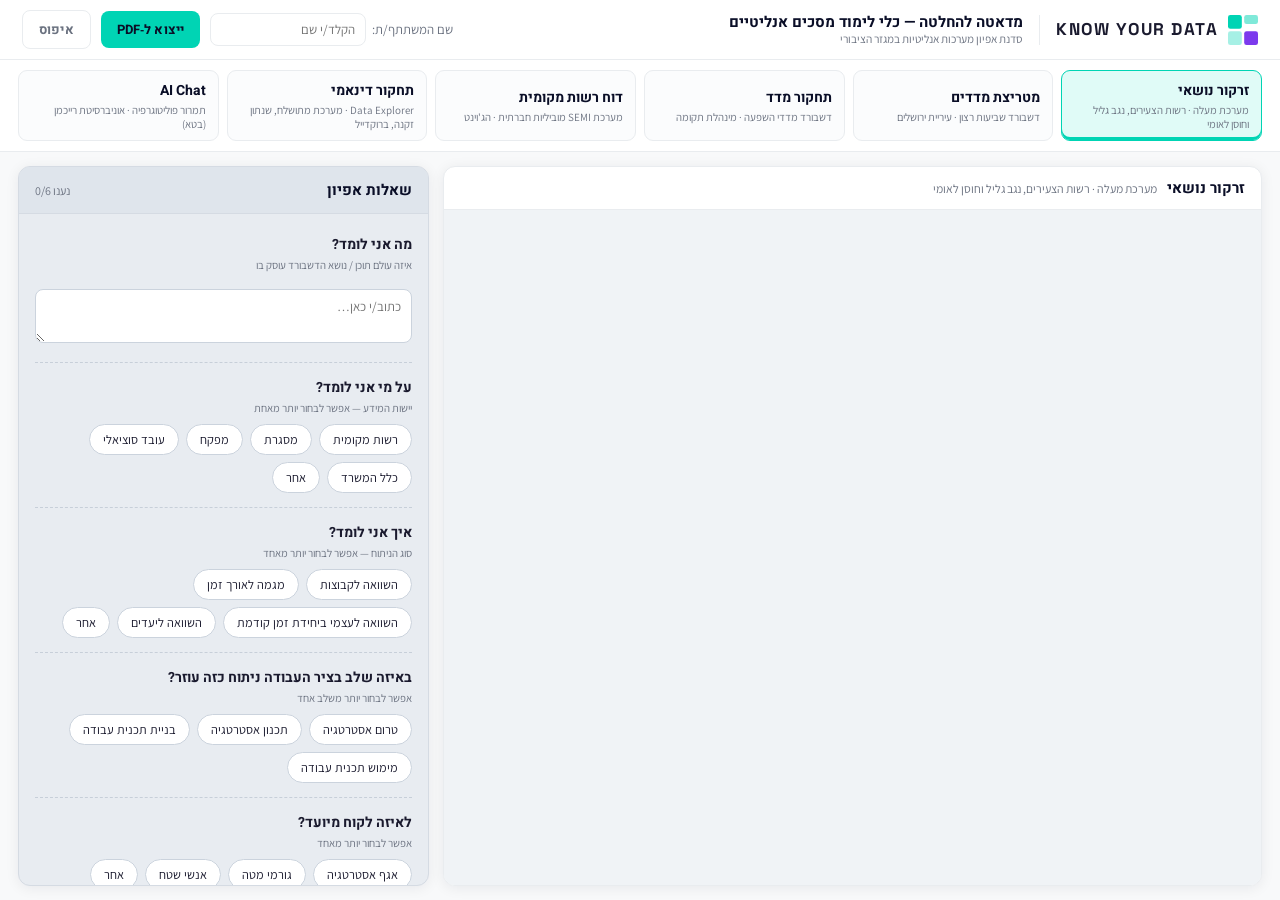
==== analytics-screens-workshop.html @ 6c85f264 "Initial commit: KYD workshop tool Co-Authored-By: Claude Opus 4.8 (1M context) <noreply@anthropic.co" ====
<!DOCTYPE html>
<html lang="he" dir="rtl">
<head>
<meta charset="UTF-8">
<meta name="viewport" content="width=device-width, initial-scale=1.0">
<title>מדאטה להחלטה — כלי לימוד מסכים אנליטיים | Know Your Data</title>
<link rel="preconnect" href="https://fonts.googleapis.com">
<link rel="preconnect" href="https://fonts.gstatic.com" crossorigin>
<link href="https://fonts.googleapis.com/css2?family=Heebo:wght@400;500;600;700;800&family=Assistant:wght@400;500;600;700&family=Space+Grotesk:wght@600;700&display=swap" rel="stylesheet">
<style>
  :root{
    /* KYD brand tokens */
    --navy:#0A0E27;
    --navy-2:#141832;
    --teal:#00D4B4;
    --teal-mid:#00A896;
    --teal-soft:#E0FBF7;
    --violet:#7C3AED;
    --violet-soft:#EDE9FE;
    --accent:#00D4B4;
    --bg:#F8F9FA;
    --panel:#FFFFFF;
    --line:#E9ECEF;
    --text:#1A1A2E;
    --muted:#6B7280;
    --chip:#F1F3F5;
    --chip-on:#00D4B4;
    --shadow:0 2px 14px rgba(10,14,39,.07);
    --font-head:'Heebo','Assistant',sans-serif;
    --font-body:'Assistant','Heebo',Arial,sans-serif;
  }
  *{box-sizing:border-box;}
  html,body{height:100%;}
  body{
    margin:0;
    font-family:var(--font-body);
    background:var(--bg);
    color:var(--text);
    display:flex;
    flex-direction:column;
    height:100vh;
    overflow:hidden;
  }

  /* ===== Header ===== */
  header.app{
    background:var(--panel);
    color:var(--text);
    padding:10px 22px;
    display:flex;
    align-items:center;
    justify-content:space-between;
    gap:18px;
    flex:0 0 auto;
    border-bottom:1px solid var(--line);
  }
  header.app .brand{display:flex;align-items:center;gap:16px;}
  header.app .brand .kyd-mark{display:flex;align-items:center;gap:10px;flex:0 0 auto;}
  header.app .brand .kyd-icon{width:30px;height:30px;flex:0 0 auto;display:block;}
  header.app .brand .kyd-word{
    font-family:'Space Grotesk','Heebo',sans-serif;font-weight:700;
    font-size:17px;letter-spacing:1.5px;color:#1A1A2E;white-space:nowrap;line-height:1;
  }
  header.app .brand .divider{width:1px;height:30px;background:var(--line);flex:0 0 auto;}
  header.app .brand .titles{display:flex;flex-direction:column;line-height:1.18;}
  header.app .brand .t1{font-family:var(--font-head);font-size:15px;font-weight:700;color:var(--navy);}
  header.app .brand .t2{font-size:11.5px;color:var(--muted);}
  header.app .actions{display:flex;align-items:center;gap:10px;}
  header.app .name-wrap{display:flex;align-items:center;gap:6px;font-size:13px;color:var(--muted);}
  header.app input[type=text]{
    border:1.5px solid var(--line);border-radius:8px;padding:7px 10px;font-size:13px;
    font-family:inherit;min-width:150px;background:var(--panel);color:var(--text);
  }
  header.app input[type=text]:focus{outline:none;border-color:var(--teal);box-shadow:0 0 0 3px rgba(0,212,180,.12);}
  .btn{
    border:none;border-radius:8px;padding:9px 16px;font-size:13px;font-weight:700;
    cursor:pointer;font-family:var(--font-head);transition:.15s;letter-spacing:.01em;
  }
  .btn-pdf{background:var(--teal);color:var(--navy);}
  .btn-pdf:hover{background:var(--teal-mid);}
  .btn-reset{background:transparent;color:var(--muted);border:1.5px solid var(--line);}
  .btn-reset:hover{border-color:var(--navy);color:var(--navy);}

  /* ===== Tool tabs ===== */
  nav.tools{
    flex:0 0 auto;
    display:flex;
    gap:8px;
    padding:10px 18px;
    background:var(--panel);
    border-bottom:1px solid var(--line);
    overflow-x:auto;
  }
  nav.tools button{
    flex:1 1 0;
    min-width:140px;
    text-align:right;
    border:1px solid var(--line);
    background:#fbfcfd;
    border-radius:9px;
    padding:9px 12px;
    cursor:pointer;
    font-family:inherit;
    transition:.15s;
    position:relative;
  }
  nav.tools button .nm{display:block;font-family:var(--font-head);font-size:14px;font-weight:700;color:var(--navy);}
  nav.tools button .sb{display:block;font-size:11px;color:var(--muted);margin-top:2px;}
  nav.tools button:hover{border-color:var(--teal);}
  nav.tools button.active{
    background:var(--teal-soft);
    border-color:var(--teal);
    box-shadow:inset 0 -3px 0 var(--teal);
  }
  nav.tools button .dot{
    position:absolute;top:8px;left:8px;width:8px;height:8px;border-radius:50%;
    background:var(--violet);display:none;
  }
  nav.tools button.answered .dot{display:block;}

  /* ===== Main ===== */
  main{
    flex:1 1 auto;
    display:flex;
    gap:14px;
    padding:14px 18px;
    overflow:hidden;
  }
  /* dashboard pane (RTL: appears on the right, 2/3) */
  .dash{
    flex:2 1 0;
    background:var(--panel);
    border:1px solid var(--line);
    border-radius:12px;
    box-shadow:var(--shadow);
    display:flex;
    flex-direction:column;
    overflow:hidden;
    min-width:0;
  }
  .dash .dash-head{
    padding:10px 16px;
    border-bottom:1px solid var(--line);
    display:flex;align-items:baseline;gap:10px;flex-wrap:wrap;
  }
  .dash .dash-head .title{font-family:var(--font-head);font-size:15px;font-weight:700;color:var(--navy);}
  .dash .dash-head .src{font-size:12px;color:var(--muted);}
  .dash .frame-wrap{flex:1 1 auto;position:relative;background:#f0f3f6;min-height:0;}
  .dash iframe{width:100%;height:100%;border:0;display:block;}
  .dash .frame-fallback{
    position:absolute;inset:0;display:none;flex-direction:column;
    align-items:center;justify-content:center;gap:8px;padding:24px;text-align:center;color:var(--muted);
  }

  /* questions pane (RTL: appears on the left, 1/3) */
  .qpanel{
    flex:1 1 0;
    background:#E8ECF1;
    border:1px solid #D5DBE3;
    border-radius:12px;
    box-shadow:var(--shadow);
    display:flex;
    flex-direction:column;
    min-width:300px;
    max-width:430px;
    overflow:hidden;
  }
  .qpanel .qhead{
    padding:12px 16px;border-bottom:1px solid #D5DBE3;background:#DFE5EC;
    display:flex;align-items:center;justify-content:space-between;
  }
  .qpanel .qhead .h{font-family:var(--font-head);font-size:15px;font-weight:700;color:var(--navy);}
  .qpanel .qhead .prog{font-size:12px;color:var(--muted);}
  .qbody{flex:1 1 auto;overflow-y:auto;padding:6px 16px 18px;}

  .q{padding:14px 0;border-bottom:1px dashed #C7CFD9;}
  .q:last-child{border-bottom:none;}
  .q .ql{font-family:var(--font-head);font-size:14px;font-weight:700;color:var(--text);margin-bottom:3px;}
  .q .qhint{font-size:11px;color:var(--muted);margin-bottom:9px;}
  .chips{display:flex;flex-wrap:wrap;gap:7px;}
  .chip{
    border:1px solid #CBD3DD;
    background:#FFFFFF;
    color:var(--text);
    border-radius:18px;
    padding:6px 13px;
    font-size:12.5px;
    cursor:pointer;
    font-family:inherit;
    transition:.12s;
    user-select:none;
  }
  .chip:hover{border-color:var(--teal);}
  .chip.on{background:var(--chip-on);border-color:var(--chip-on);color:var(--navy);font-weight:700;}
  textarea,input.other-in{
    width:100%;border:1px solid #CBD3DD;border-radius:8px;
    padding:8px 10px;font-size:13px;font-family:inherit;resize:vertical;color:var(--text);
    margin-top:8px;background:#FFFFFF;
  }
  textarea{min-height:54px;}
  textarea:focus,input.other-in:focus{outline:none;border-color:var(--teal);box-shadow:0 0 0 3px rgba(0,212,180,.12);}
  .other-in{display:none;}
  .other-in.show{display:block;}

  /* ===== Print summary (PDF) ===== */
  .print-only{display:none;}
  @media print{
    body{height:auto;overflow:visible;display:block;}
    header.app,nav.tools,main{display:none !important;}
    .print-only{display:block;padding:0 8px;}
    .p-cover{margin-bottom:18px;border-bottom:3px solid var(--teal);padding-bottom:12px;}
    .p-cover .p-logo{margin-bottom:12px;}
    .p-cover h1{font-family:var(--font-head);font-size:20px;color:var(--navy);margin:0 0 4px;}
    .p-cover .meta{font-size:13px;color:#333;}
    .p-tool{break-inside:avoid;page-break-inside:avoid;margin:0 0 16px;border:1px solid #ccc;border-radius:8px;padding:12px 14px;}
    .p-tool h2{font-family:var(--font-head);font-size:15px;color:var(--navy);margin:0 0 2px;}
    .p-tool .p-src{font-size:11px;color:#666;margin-bottom:8px;}
    .p-qa{margin:6px 0;font-size:12.5px;}
    .p-qa .pq{font-weight:700;color:#222;}
    .p-qa .pa{color:#333;}
    .p-qa .pa.empty{color:#999;font-style:italic;}
    @page{margin:14mm;}
  }
</style>
</head>
<body>

<header class="app">
  <div class="brand">
    <span class="kyd-mark">
      <svg class="kyd-icon" xmlns="http://www.w3.org/2000/svg" viewBox="0 0 38 38" role="img" aria-label="Know Your Data">
        <rect x="0" y="0" width="17.5" height="17.5" rx="3" fill="#00D4B4"></rect>
        <rect x="20.5" y="0" width="17.5" height="11.4" rx="3" fill="#00D4B4" opacity="0.5"></rect>
        <rect x="0" y="20.5" width="17.5" height="17.5" rx="3" fill="#00D4B4" opacity="0.35"></rect>
        <rect x="20.5" y="20.5" width="17.5" height="17.5" rx="3" fill="#7C3AED"></rect>
      </svg>
      <span class="kyd-word">KNOW YOUR DATA</span>
    </span>
    <span class="divider"></span>
    <span class="titles">
      <span class="t1">מדאטה להחלטה — כלי לימוד מסכים אנליטיים</span>
      <span class="t2">סדנת אפיון מערכות אנליטיות במגזר הציבורי</span>
    </span>
  </div>
  <div class="actions">
    <label class="name-wrap">שם המשתתף/ת:
      <input type="text" id="participant" placeholder="הקלד/י שם" autocomplete="off">
    </label>
    <button class="btn btn-pdf" id="exportBtn">ייצוא ל‑PDF</button>
    <button class="btn btn-reset" id="resetBtn">איפוס</button>
  </div>
</header>

<nav class="tools" id="toolNav"></nav>

<main>
  <section class="dash">
    <div class="dash-head">
      <span class="title" id="dashTitle"></span>
      <span class="src" id="dashSrc"></span>
    </div>
    <div class="frame-wrap">
      <iframe id="dashFrame" title="dashboard" referrerpolicy="no-referrer-when-downgrade"></iframe>
      <div class="frame-fallback" id="dashFallback">
        <strong>לא ניתן להציג את הכלי כאן.</strong>
        <span>ייתכן שהאתר חוסם הטמעה. נסה/י לרענן את הדף.</span>
      </div>
    </div>
  </section>

  <aside class="qpanel">
    <div class="qhead">
      <span class="h">שאלות אפיון</span>
      <span class="prog" id="prog"></span>
    </div>
    <div class="qbody" id="qbody"></div>
  </aside>
</main>

<div class="print-only" id="printArea"></div>

<script>
/* ============ Tools ============ */
const TOOLS = [
  { id:"spotlight", name:"זרקור נושאי", subtitle:"מערכת מעלה · רשות הצעירים, נגב גליל וחוסן לאומי",
    src:"https://app.powerbi.com/view?r=eyJrIjoiYWM5YzM5MGMtZGRlZi00NGNlLWEwYWMtMTZkMmVhYTRlMzU2IiwidCI6ImZjZGQyYjRlLWQ3ZGQtNGI2ZS05NzhlLWEwN2FjMjQwYjcyZSIsImMiOjl9" },
  { id:"matrix", name:"מטריצת מדדים", subtitle:"דשבורד שביעות רצון · עיריית ירושלים",
    src:"https://app.powerbi.com/view?r=eyJrIjoiMWI0MDE5MTItZjdlYi00OGI3LWI3ODYtNjAyYzQ1NmM4YTNjIiwidCI6ImIzYzdlZDM0LWQxZjAtNDg5Zi05YzllLWE0YmNlYTk0YmJlNCIsImMiOjl9&pageName=ReportSectionc1a98ab090c0a85426f5" },
  { id:"drill", name:"תחקור מדד", subtitle:"דשבורד מדדי השפעה · מינהלת תקומה",
    src:"https://app.powerbi.com/view?r=eyJrIjoiMzMwNzJjNDYtYTdkNi00MWQzLTg3NzEtNzU4NzY0MGUyNmJiIiwidCI6IjczYWY5NzQ1LTFlMWUtNGFkNy05ZTIzLWVhMWYyMzYwMmQ2ZCIsImMiOjl9" },
  { id:"authority", name:"דוח רשות מקומית", subtitle:"מערכת SEMI מוביליות חברתית · הג'וינט",
    src:"https://app.powerbi.com/view?r=eyJrIjoiZjgzMWE3YTgtNDdmZC00MjQ0LTk5NWEtZTJlMzk1YzcwMGE5IiwidCI6ImIzYzdlZDM0LWQxZjAtNDg5Zi05YzllLWE0YmNlYTk0YmJlNCIsImMiOjl9&pageName=ReportSection0bd0c2d5b7885b30dc82" },
  { id:"explorer", name:"תחקור דינאמי", subtitle:"Data Explorer · מערכת מתושלח, שנתון זקנה, ברוקדייל",
    src:"https://app.powerbi.com/view?r=eyJrIjoiNWY1ZDJmYzYtNjY1ZS00NDNkLWEzODEtZWQwZjNlZTNhNzEwIiwidCI6ImIzYzdlZDM0LWQxZjAtNDg5Zi05YzllLWE0YmNlYTk0YmJlNCIsImMiOjl9&pageName=ReportSection783a92444b9df7b24c6d" },
  { id:"aichat", name:"AI Chat", subtitle:"תמרור פוליטוגרפיה · אוניברסיטת רייכמן (בטא)",
    src:"https://orange-stone-08c866c0f.1.azurestaticapps.net/full.html" }
];

/* ============ Questions ============ */
const QUESTIONS = [
  { id:"learn", type:"text", label:"מה אני לומד?",
    hint:"איזה עולם תוכן / נושא הדשבורד עוסק בו" },
  { id:"entity", type:"multi", label:"על מי אני לומד?",
    hint:"יישות המידע — אפשר לבחור יותר מאחת", other:true,
    options:["רשות מקומית","מסגרת","מפקח","עובד סוציאלי","כלל המשרד"] },
  { id:"how", type:"multi", label:"איך אני לומד?",
    hint:"סוג הניתוח — אפשר לבחור יותר מאחד", other:true,
    options:["השוואה לקבוצות","מגמה לאורך זמן","השוואה לעצמי ביחידת זמן קודמת","השוואה ליעדים"] },
  { id:"stage", type:"multi", label:"באיזה שלב בציר העבודה ניתוח כזה עוזר?",
    hint:"אפשר לבחור יותר משלב אחד",
    options:["טרום אסטרטגיה","תכנון אסטרטגיה","בניית תכנית עבודה","מימוש תכנית עבודה"] },
  { id:"client", type:"multi", label:"לאיזה לקוח מיועד?",
    hint:"אפשר לבחור יותר מאחד", other:true,
    options:["אגף אסטרטגיה","גורמי מטה","אנשי שטח"] },
  { id:"action", type:"multi", label:"מה אני עושה עם זה?",
    hint:"הפעולה שהניתוח מאפשר — בחר/י וגם אפשר לפרט", other:true, freeNote:true,
    options:["קבלת החלטת תיעדוף","זיהוי חריגים לטיפול","למידה / חקירת התופעה","השוואת ביצועים","מעקב מול תכנון","דיווח כלפי מעלה / מטה"] }
];

/* ============ State ============ */
const STORAGE_KEY = "kyd_analytics_workshop_v1";
let state = load();
let current = TOOLS[0].id;

function load(){
  try{ const s = JSON.parse(localStorage.getItem(STORAGE_KEY)); if(s) return s; }catch(e){}
  const fresh = { participant:"", answers:{} };
  TOOLS.forEach(t=>{ fresh.answers[t.id] = {}; });
  return fresh;
}
function save(){ try{ localStorage.setItem(STORAGE_KEY, JSON.stringify(state)); }catch(e){} }

function ans(toolId){
  if(!state.answers[toolId]) state.answers[toolId] = {};
  return state.answers[toolId];
}

/* ============ Render: tool nav ============ */
const toolNav = document.getElementById("toolNav");
function isToolAnswered(toolId){
  const a = ans(toolId);
  return QUESTIONS.some(q=>{
    const v = a[q.id];
    if(!v) return false;
    if(q.type==="text") return (v||"").trim()!=="";
    return (v.sel && v.sel.length) || (v.other && v.other.trim()!=="") || (v.note && v.note.trim()!=="");
  });
}
function renderNav(){
  toolNav.innerHTML="";
  TOOLS.forEach(t=>{
    const b=document.createElement("button");
    b.className="tool-btn"+(t.id===current?" active":"")+(isToolAnswered(t.id)?" answered":"");
    b.innerHTML='<span class="dot"></span><span class="nm">'+t.name+'</span><span class="sb">'+t.subtitle+'</span>';
    b.onclick=()=>{ current=t.id; selectTool(); };
    toolNav.appendChild(b);
  });
}

/* ============ Render: dashboard ============ */
const dashFrame=document.getElementById("dashFrame");
const dashFallback=document.getElementById("dashFallback");
const dashTitle=document.getElementById("dashTitle");
const dashSrc=document.getElementById("dashSrc");
function loadDash(t){
  dashTitle.textContent=t.name;
  dashSrc.textContent=t.subtitle;
  dashFallback.style.display="none";
  // NOTE: intentionally NO allowfullscreen -> the Fullscreen API is denied for the embed.
  dashFrame.src=t.src;
}

/* ============ Render: questions ============ */
const qbody=document.getElementById("qbody");
const prog=document.getElementById("prog");

function renderQuestions(){
  const a=ans(current);
  qbody.innerHTML="";
  QUESTIONS.forEach(q=>{
    const wrap=document.createElement("div"); wrap.className="q";
    const lab=document.createElement("div"); lab.className="ql"; lab.textContent=q.label; wrap.appendChild(lab);
    if(q.hint){ const h=document.createElement("div"); h.className="qhint"; h.textContent=q.hint; wrap.appendChild(h); }

    if(q.type==="text"){
      const ta=document.createElement("textarea");
      ta.value=a[q.id]||"";
      ta.placeholder="כתוב/י כאן…";
      ta.oninput=()=>{ a[q.id]=ta.value; save(); renderNav(); updateProg(); };
      wrap.appendChild(ta);
    } else {
      if(!a[q.id]) a[q.id]={sel:[],other:"",note:""};
      const cur=a[q.id];
      const chips=document.createElement("div"); chips.className="chips";
      q.options.forEach(opt=>{
        const c=document.createElement("button");
        c.type="button"; c.className="chip"+(cur.sel.includes(opt)?" on":"");
        c.textContent=opt;
        c.onclick=()=>{
          const i=cur.sel.indexOf(opt);
          if(i>=0) cur.sel.splice(i,1); else cur.sel.push(opt);
          c.classList.toggle("on");
          save(); renderNav(); updateProg();
        };
        chips.appendChild(c);
      });
      // "other" chip
      let otherInput=null;
      if(q.other){
        const oc=document.createElement("button");
        oc.type="button"; oc.className="chip"+((cur.other&&cur.other.trim()!=="")?" on":"");
        oc.textContent="אחר";
        otherInput=document.createElement("input");
        otherInput.type="text"; otherInput.className="other-in"+((cur.other&&cur.other.trim()!=="")?" show":"");
        otherInput.placeholder="פרט/י…"; otherInput.value=cur.other||"";
        oc.onclick=()=>{
          const showing=otherInput.classList.toggle("show");
          oc.classList.toggle("on", showing || (otherInput.value.trim()!==""));
          if(showing) otherInput.focus(); else { cur.other=""; otherInput.value=""; }
          save(); renderNav(); updateProg();
        };
        otherInput.oninput=()=>{ cur.other=otherInput.value; oc.classList.toggle("on", otherInput.value.trim()!==""); save(); renderNav(); updateProg(); };
        chips.appendChild(oc);
      }
      wrap.appendChild(chips);
      if(otherInput) wrap.appendChild(otherInput);

      if(q.freeNote){
        const note=document.createElement("textarea");
        note.value=cur.note||""; note.placeholder="פירוט נוסף (לא חובה)…";
        note.style.minHeight="44px";
        note.oninput=()=>{ cur.note=note.value; save(); renderNav(); updateProg(); };
        wrap.appendChild(note);
      }
    }
    qbody.appendChild(wrap);
  });
  updateProg();
}

function qAnswered(q,a){
  const v=a[q.id]; if(!v) return false;
  if(q.type==="text") return (v||"").trim()!=="";
  return (v.sel&&v.sel.length)||(v.other&&v.other.trim()!=="")||(v.note&&v.note.trim()!=="");
}
function updateProg(){
  const a=ans(current);
  const n=QUESTIONS.filter(q=>qAnswered(q,a)).length;
  prog.textContent="נענו "+n+"/"+QUESTIONS.length;
}

function selectTool(){
  const t=TOOLS.find(x=>x.id===current);
  loadDash(t);
  renderNav();
  renderQuestions();
}

/* ============ PDF (print) ============ */
function fmtAnswer(q,a){
  const v=a[q.id];
  if(!v) return "";
  if(q.type==="text") return (v||"").trim();
  const parts=[];
  if(v.sel&&v.sel.length) parts.push.apply(parts, v.sel);
  if(v.other&&v.other.trim()!=="") parts.push("אחר: "+v.other.trim());
  let s=parts.join(" · ");
  if(v.note&&v.note.trim()!=="") s+= (s?" — ":"")+"פירוט: "+v.note.trim();
  return s;
}
function buildPrint(){
  const area=document.getElementById("printArea");
  const name=state.participant?state.participant.trim():"";
  const now=new Date().toLocaleDateString("he-IL");
  const logoMark='<span style="display:inline-flex;align-items:center;gap:8px;">'+
    '<svg width="28" height="28" viewBox="0 0 38 38" xmlns="http://www.w3.org/2000/svg"><rect x="0" y="0" width="17.5" height="17.5" rx="3" fill="#00D4B4"></rect><rect x="20.5" y="0" width="17.5" height="11.4" rx="3" fill="#00D4B4" opacity="0.5"></rect><rect x="0" y="20.5" width="17.5" height="17.5" rx="3" fill="#00D4B4" opacity="0.35"></rect><rect x="20.5" y="20.5" width="17.5" height="17.5" rx="3" fill="#7C3AED"></rect></svg>'+
    '<span style="font-family:\'Space Grotesk\',sans-serif;font-weight:700;font-size:16px;letter-spacing:1.2px;color:#1A1A2E;">KNOW YOUR DATA</span></span>';
  let html='<div class="p-cover"><div class="p-logo">'+logoMark+'</div>'+
    '<h1>מדאטה להחלטה — סיכום אפיון מסכים אנליטיים</h1>'+
    '<div class="meta">משתתף/ת: '+(name||"—")+' · תאריך: '+now+'</div></div>';
  TOOLS.forEach(t=>{
    const a=ans(t.id);
    html+='<div class="p-tool"><h2>'+t.name+'</h2><div class="p-src">'+t.subtitle+'</div>';
    QUESTIONS.forEach(q=>{
      const val=fmtAnswer(q,a);
      html+='<div class="p-qa"><span class="pq">'+q.label+'</span> <span class="pa'+(val?"":" empty")+'">'+(val||"לא נענה")+'</span></div>';
    });
    html+='</div>';
  });
  area.innerHTML=html;
}

/* ============ Events ============ */
const participantEl=document.getElementById("participant");
participantEl.value=state.participant||"";
participantEl.oninput=()=>{ state.participant=participantEl.value; save(); };

document.getElementById("exportBtn").onclick=()=>{ buildPrint(); window.print(); };
document.getElementById("resetBtn").onclick=()=>{
  if(confirm("לאפס את כל התשובות? פעולה זו אינה הפיכה.")){
    state={participant:participantEl.value,answers:{}};
    TOOLS.forEach(t=>state.answers[t.id]={});
    save(); selectTool();
  }
};

/* init */
selectTool();
</script>
</body>
</html>
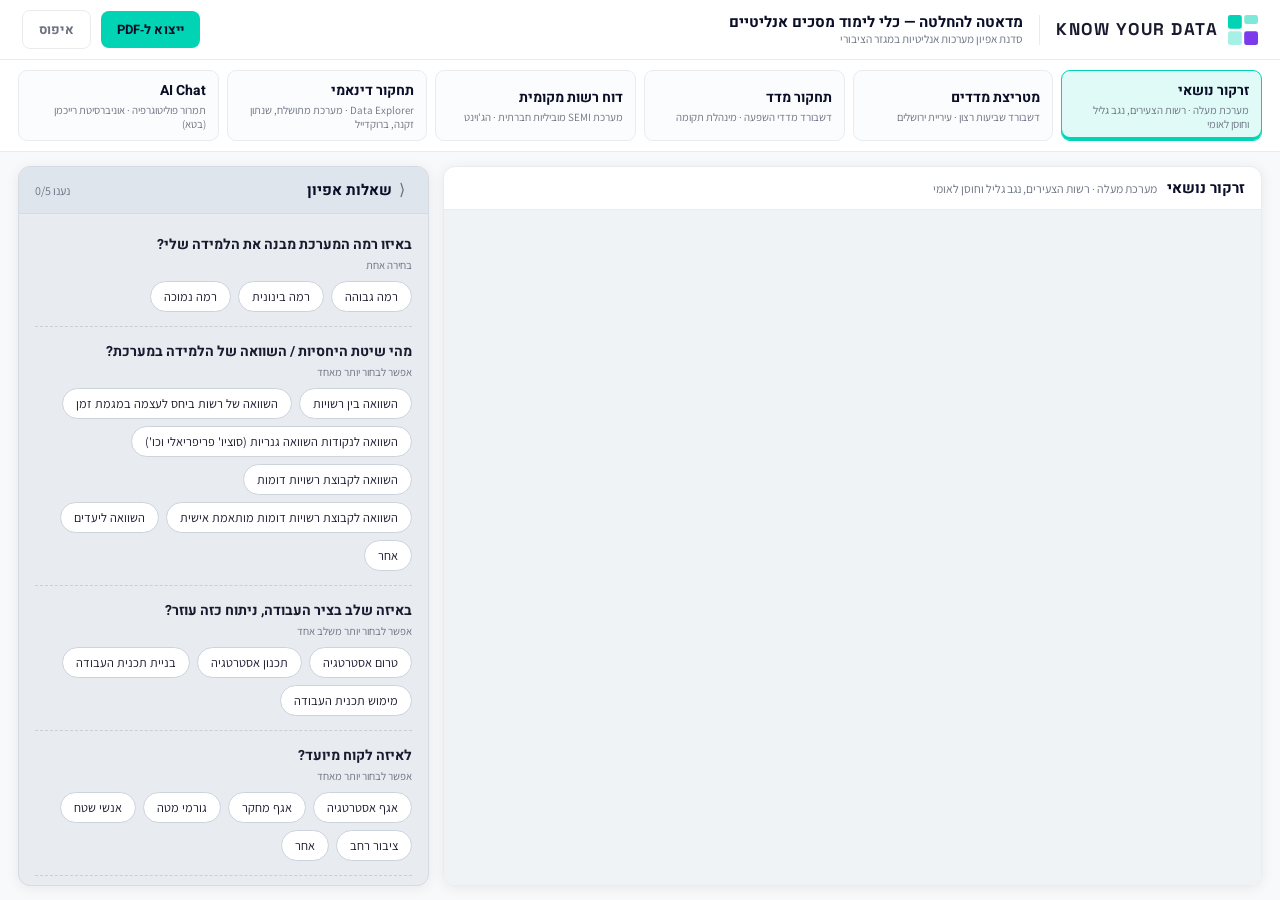
==== commit 1a48e87a: "Update workshop questions and UI - Replace characterization questions with new 5-question set - Add " ====
--- a/analytics-screens-workshop.html
+++ b/analytics-screens-workshop.html
@@ -66,12 +66,6 @@
   header.app .brand .t1{font-family:var(--font-head);font-size:15px;font-weight:700;color:var(--navy);}
   header.app .brand .t2{font-size:11.5px;color:var(--muted);}
   header.app .actions{display:flex;align-items:center;gap:10px;}
-  header.app .name-wrap{display:flex;align-items:center;gap:6px;font-size:13px;color:var(--muted);}
-  header.app input[type=text]{
-    border:1.5px solid var(--line);border-radius:8px;padding:7px 10px;font-size:13px;
-    font-family:inherit;min-width:150px;background:var(--panel);color:var(--text);
-  }
-  header.app input[type=text]:focus{outline:none;border-color:var(--teal);box-shadow:0 0 0 3px rgba(0,212,180,.12);}
   .btn{
     border:none;border-radius:8px;padding:9px 16px;font-size:13px;font-weight:700;
     cursor:pointer;font-family:var(--font-head);transition:.15s;letter-spacing:.01em;
@@ -113,10 +107,13 @@
     box-shadow:inset 0 -3px 0 var(--teal);
   }
   nav.tools button .dot{
-    position:absolute;top:8px;left:8px;width:8px;height:8px;border-radius:50%;
-    background:var(--violet);display:none;
-  }
-  nav.tools button.answered .dot{display:block;}
+    position:absolute;top:6px;left:6px;width:18px;height:18px;border-radius:50%;
+    background:var(--teal);color:var(--navy);display:none;
+    align-items:center;justify-content:center;font-size:12px;font-weight:800;line-height:1;
+    box-shadow:0 1px 3px rgba(10,14,39,.2);
+  }
+  nav.tools button.answered .dot{display:flex;}
+  nav.tools button.answered{border-color:var(--teal);}
 
   /* ===== Main ===== */
   main{
@@ -168,10 +165,24 @@
   .qpanel .qhead{
     padding:12px 16px;border-bottom:1px solid #D5DBE3;background:#DFE5EC;
     display:flex;align-items:center;justify-content:space-between;
-  }
+    cursor:pointer;transition:background .12s;
+  }
+  .qpanel .qhead:hover{background:#D3DAE3;}
   .qpanel .qhead .h{font-family:var(--font-head);font-size:15px;font-weight:700;color:var(--navy);}
-  .qpanel .qhead .prog{font-size:12px;color:var(--muted);}
+  .qpanel .qhead .prog{font-size:12px;color:var(--muted);margin-right:auto;}
   .qbody{flex:1 1 auto;overflow-y:auto;padding:6px 16px 18px;}
+
+  /* collapsible questions panel */
+  .qpanel .qhead .qtoggle{
+    border:none;background:transparent;cursor:pointer;font-size:16px;color:var(--muted);
+    padding:2px 7px;border-radius:6px;line-height:1;font-family:inherit;flex:0 0 auto;
+  }
+  .qpanel .qhead .qtoggle:hover{background:#cfd6df;color:var(--navy);}
+  .qpanel.collapsed{flex:0 0 auto;min-width:0;width:48px;max-width:48px;}
+  .qpanel.collapsed .qbody{display:none;}
+  .qpanel.collapsed .qhead{flex-direction:column;gap:12px;padding:12px 4px;justify-content:flex-start;cursor:pointer;}
+  .qpanel.collapsed .qhead .h{writing-mode:vertical-rl;white-space:nowrap;}
+  .qpanel.collapsed .qhead .prog{display:none;}
 
   .q{padding:14px 0;border-bottom:1px dashed #C7CFD9;}
   .q:last-child{border-bottom:none;}
@@ -243,9 +254,6 @@
     </span>
   </div>
   <div class="actions">
-    <label class="name-wrap">שם המשתתף/ת:
-      <input type="text" id="participant" placeholder="הקלד/י שם" autocomplete="off">
-    </label>
     <button class="btn btn-pdf" id="exportBtn">ייצוא ל‑PDF</button>
     <button class="btn btn-reset" id="resetBtn">איפוס</button>
   </div>
@@ -270,6 +278,7 @@
 
   <aside class="qpanel">
     <div class="qhead">
+      <button class="qtoggle" id="qToggle" type="button" title="הסתר שאלות" aria-label="הסתר/הצג שאלות">⟨</button>
       <span class="h">שאלות אפיון</span>
       <span class="prog" id="prog"></span>
     </div>
@@ -298,33 +307,31 @@
 
 /* ============ Questions ============ */
 const QUESTIONS = [
-  { id:"learn", type:"text", label:"מה אני לומד?",
-    hint:"איזה עולם תוכן / נושא הדשבורד עוסק בו" },
-  { id:"entity", type:"multi", label:"על מי אני לומד?",
-    hint:"יישות המידע — אפשר לבחור יותר מאחת", other:true,
-    options:["רשות מקומית","מסגרת","מפקח","עובד סוציאלי","כלל המשרד"] },
-  { id:"how", type:"multi", label:"איך אני לומד?",
-    hint:"סוג הניתוח — אפשר לבחור יותר מאחד", other:true,
-    options:["השוואה לקבוצות","מגמה לאורך זמן","השוואה לעצמי ביחידת זמן קודמת","השוואה ליעדים"] },
-  { id:"stage", type:"multi", label:"באיזה שלב בציר העבודה ניתוח כזה עוזר?",
+  { id:"level", type:"single", label:"באיזו רמה המערכת מבנה את הלמידה שלי?",
+    hint:"בחירה אחת",
+    options:["רמה גבוהה","רמה בינונית","רמה נמוכה"] },
+  { id:"how", type:"multi", label:"מהי שיטת היחסיות / השוואה של הלמידה במערכת?",
+    hint:"אפשר לבחור יותר מאחד", other:true,
+    options:["השוואה בין רשויות","השוואה של רשות ביחס לעצמה במגמת זמן","השוואה לנקודות השוואה גנריות (סוציו' פריפריאלי וכו')","השוואה לקבוצת רשויות דומות","השוואה לקבוצת רשויות דומות מותאמת אישית","השוואה ליעדים"] },
+  { id:"stage", type:"multi", label:"באיזה שלב בציר העבודה, ניתוח כזה עוזר?",
     hint:"אפשר לבחור יותר משלב אחד",
-    options:["טרום אסטרטגיה","תכנון אסטרטגיה","בניית תכנית עבודה","מימוש תכנית עבודה"] },
+    options:["טרום אסטרטגיה","תכנון אסטרטגיה","בניית תכנית העבודה","מימוש תכנית העבודה"] },
   { id:"client", type:"multi", label:"לאיזה לקוח מיועד?",
     hint:"אפשר לבחור יותר מאחד", other:true,
-    options:["אגף אסטרטגיה","גורמי מטה","אנשי שטח"] },
+    options:["אגף אסטרטגיה","אגף מחקר","גורמי מטה","אנשי שטח","ציבור רחב"] },
   { id:"action", type:"multi", label:"מה אני עושה עם זה?",
-    hint:"הפעולה שהניתוח מאפשר — בחר/י וגם אפשר לפרט", other:true, freeNote:true,
-    options:["קבלת החלטת תיעדוף","זיהוי חריגים לטיפול","למידה / חקירת התופעה","השוואת ביצועים","מעקב מול תכנון","דיווח כלפי מעלה / מטה"] }
+    hint:"אפשר לבחור יותר מאחד", other:true,
+    options:["קיום שיח עם גורמים ממונים / שותפים","תעדוף משאבים (תקציב, כ\"א, קשב ניהולי)","מעקב מול תכנון","בירור לעומק של סוגיה שלא קבלתי עליה תשובה במערכת","מענה לשאלה ספציפית אד-הוק שעלתה בשגרת העבודה","הבנה של תופעה"] }
 ];
 
 /* ============ State ============ */
-const STORAGE_KEY = "kyd_analytics_workshop_v1";
+const STORAGE_KEY = "kyd_analytics_workshop_v2";
 let state = load();
 let current = TOOLS[0].id;
 
 function load(){
   try{ const s = JSON.parse(localStorage.getItem(STORAGE_KEY)); if(s) return s; }catch(e){}
-  const fresh = { participant:"", answers:{} };
+  const fresh = { answers:{} };
   TOOLS.forEach(t=>{ fresh.answers[t.id] = {}; });
   return fresh;
 }
@@ -351,7 +358,7 @@
   TOOLS.forEach(t=>{
     const b=document.createElement("button");
     b.className="tool-btn"+(t.id===current?" active":"")+(isToolAnswered(t.id)?" answered":"");
-    b.innerHTML='<span class="dot"></span><span class="nm">'+t.name+'</span><span class="sb">'+t.subtitle+'</span>';
+    b.innerHTML='<span class="dot">✓</span><span class="nm">'+t.name+'</span><span class="sb">'+t.subtitle+'</span>';
     b.onclick=()=>{ current=t.id; selectTool(); };
     toolNav.appendChild(b);
   });
@@ -397,9 +404,16 @@
         c.type="button"; c.className="chip"+(cur.sel.includes(opt)?" on":"");
         c.textContent=opt;
         c.onclick=()=>{
-          const i=cur.sel.indexOf(opt);
-          if(i>=0) cur.sel.splice(i,1); else cur.sel.push(opt);
-          c.classList.toggle("on");
+          if(q.type==="single"){
+            const already=cur.sel.includes(opt);
+            cur.sel=already?[]:[opt];
+            chips.querySelectorAll(".chip").forEach(el=>el.classList.remove("on"));
+            if(!already) c.classList.add("on");
+          } else {
+            const i=cur.sel.indexOf(opt);
+            if(i>=0) cur.sel.splice(i,1); else cur.sel.push(opt);
+            c.classList.toggle("on");
+          }
           save(); renderNav(); updateProg();
         };
         chips.appendChild(c);
@@ -470,14 +484,13 @@
 }
 function buildPrint(){
   const area=document.getElementById("printArea");
-  const name=state.participant?state.participant.trim():"";
   const now=new Date().toLocaleDateString("he-IL");
   const logoMark='<span style="display:inline-flex;align-items:center;gap:8px;">'+
     '<svg width="28" height="28" viewBox="0 0 38 38" xmlns="http://www.w3.org/2000/svg"><rect x="0" y="0" width="17.5" height="17.5" rx="3" fill="#00D4B4"></rect><rect x="20.5" y="0" width="17.5" height="11.4" rx="3" fill="#00D4B4" opacity="0.5"></rect><rect x="0" y="20.5" width="17.5" height="17.5" rx="3" fill="#00D4B4" opacity="0.35"></rect><rect x="20.5" y="20.5" width="17.5" height="17.5" rx="3" fill="#7C3AED"></rect></svg>'+
     '<span style="font-family:\'Space Grotesk\',sans-serif;font-weight:700;font-size:16px;letter-spacing:1.2px;color:#1A1A2E;">KNOW YOUR DATA</span></span>';
   let html='<div class="p-cover"><div class="p-logo">'+logoMark+'</div>'+
     '<h1>מדאטה להחלטה — סיכום אפיון מסכים אנליטיים</h1>'+
-    '<div class="meta">משתתף/ת: '+(name||"—")+' · תאריך: '+now+'</div></div>';
+    '<div class="meta">תאריך: '+now+'</div></div>';
   TOOLS.forEach(t=>{
     const a=ans(t.id);
     html+='<div class="p-tool"><h2>'+t.name+'</h2><div class="p-src">'+t.subtitle+'</div>';
@@ -491,14 +504,24 @@
 }
 
 /* ============ Events ============ */
-const participantEl=document.getElementById("participant");
-participantEl.value=state.participant||"";
-participantEl.oninput=()=>{ state.participant=participantEl.value; save(); };
+/* collapse / expand questions panel (default: open) */
+const qpanelEl=document.querySelector(".qpanel");
+const qToggle=document.getElementById("qToggle");
+function applyCollapsed(){
+  const c=!!state.qCollapsed;
+  qpanelEl.classList.toggle("collapsed", c);
+  qToggle.textContent = c ? "⟩" : "⟨";
+  qToggle.title = c ? "הצג שאלות" : "הסתר שאלות";
+}
+qpanelEl.querySelector(".qhead").addEventListener("click",()=>{
+  state.qCollapsed=!state.qCollapsed; save(); applyCollapsed();
+});
+applyCollapsed();
 
 document.getElementById("exportBtn").onclick=()=>{ buildPrint(); window.print(); };
 document.getElementById("resetBtn").onclick=()=>{
   if(confirm("לאפס את כל התשובות? פעולה זו אינה הפיכה.")){
-    state={participant:participantEl.value,answers:{}};
+    state={answers:{}};
     TOOLS.forEach(t=>state.answers[t.id]={});
     save(); selectTool();
   }
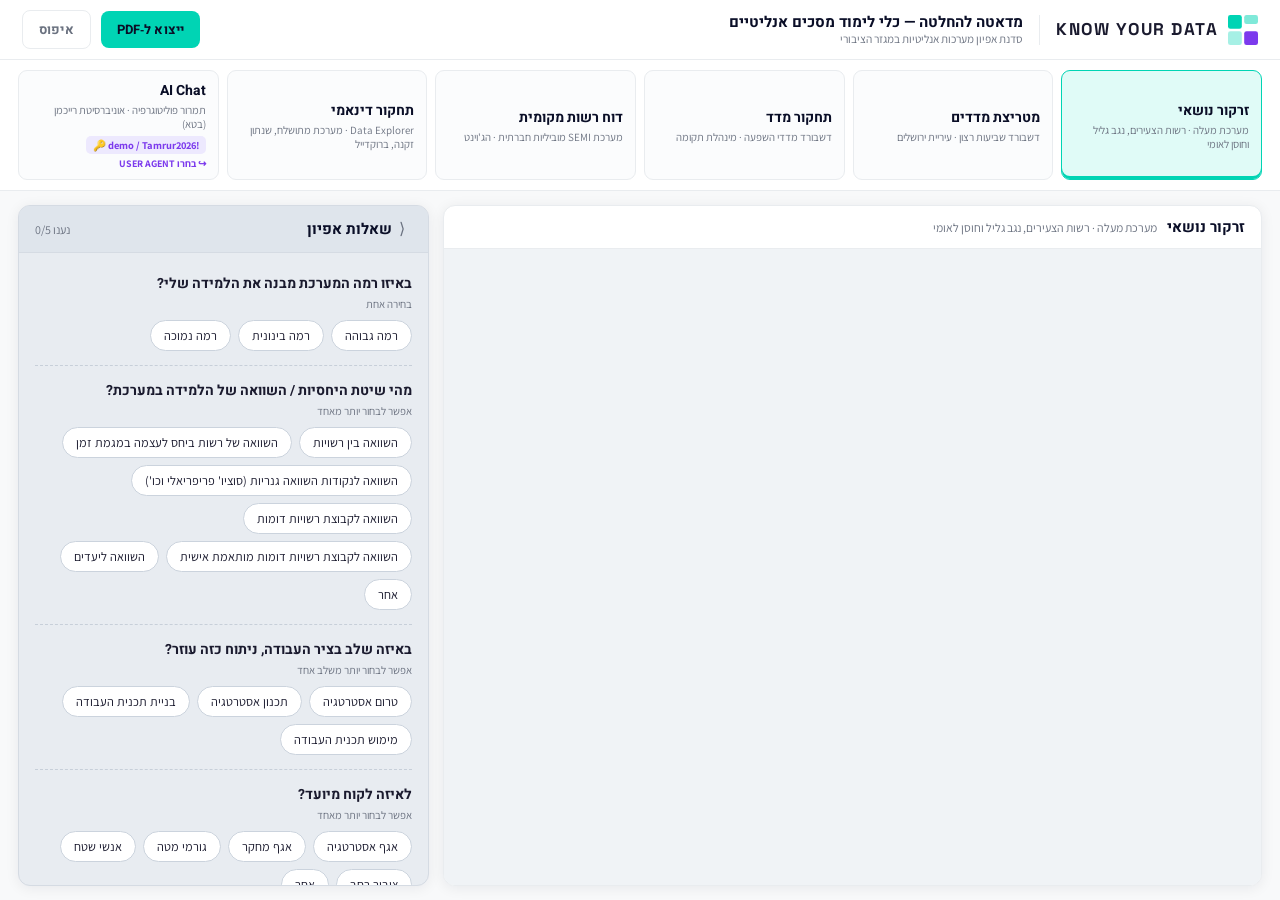
==== commit 3ca9a490: "Add AI Chat login credentials and USER AGENT guidance - Show demo/Tamrur2026! credentials on the AI " ====
--- a/analytics-screens-workshop.html
+++ b/analytics-screens-workshop.html
@@ -100,6 +100,14 @@
   }
   nav.tools button .nm{display:block;font-family:var(--font-head);font-size:14px;font-weight:700;color:var(--navy);}
   nav.tools button .sb{display:block;font-size:11px;color:var(--muted);margin-top:2px;}
+  nav.tools button .cr{
+    display:inline-block;font-size:10.5px;font-weight:700;color:var(--violet);
+    background:var(--violet-soft);border-radius:5px;padding:2px 7px;margin-top:5px;
+    direction:ltr;unicode-bidi:isolate;
+  }
+  nav.tools button .crn{
+    display:block;font-size:10px;font-weight:700;color:var(--violet);margin-top:3px;
+  }
   nav.tools button:hover{border-color:var(--teal);}
   nav.tools button.active{
     background:var(--teal-soft);
@@ -142,6 +150,19 @@
   }
   .dash .dash-head .title{font-family:var(--font-head);font-size:15px;font-weight:700;color:var(--navy);}
   .dash .dash-head .src{font-size:12px;color:var(--muted);}
+  .dash .dash-head .creds{
+    font-size:11.5px;color:var(--navy);background:var(--teal-soft);
+    border:1px solid var(--teal);border-radius:7px;padding:3px 10px;
+    display:none;align-items:center;gap:7px;
+  }
+  .dash .dash-head .creds.show{display:inline-flex;}
+  .dash .dash-head .creds b{font-weight:700;}
+  .dash .dash-head .creds code{
+    font-family:'Space Grotesk',monospace;background:#fff;border:1px solid var(--line);
+    border-radius:4px;padding:1px 6px;font-size:11.5px;color:var(--text);
+    -webkit-user-select:all;user-select:all;
+  }
+  .dash .dash-head .creds .crnote{font-weight:700;color:var(--violet);}
   .dash .frame-wrap{flex:1 1 auto;position:relative;background:#f0f3f6;min-height:0;}
   .dash iframe{width:100%;height:100%;border:0;display:block;}
   .dash .frame-fallback{
@@ -266,6 +287,7 @@
     <div class="dash-head">
       <span class="title" id="dashTitle"></span>
       <span class="src" id="dashSrc"></span>
+      <span class="creds" id="dashCreds"></span>
     </div>
     <div class="frame-wrap">
       <iframe id="dashFrame" title="dashboard" referrerpolicy="no-referrer-when-downgrade"></iframe>
@@ -302,7 +324,9 @@
   { id:"explorer", name:"תחקור דינאמי", subtitle:"Data Explorer · מערכת מתושלח, שנתון זקנה, ברוקדייל",
     src:"https://app.powerbi.com/view?r=eyJrIjoiNWY1ZDJmYzYtNjY1ZS00NDNkLWEzODEtZWQwZjNlZTNhNzEwIiwidCI6ImIzYzdlZDM0LWQxZjAtNDg5Zi05YzllLWE0YmNlYTk0YmJlNCIsImMiOjl9&pageName=ReportSection783a92444b9df7b24c6d" },
   { id:"aichat", name:"AI Chat", subtitle:"תמרור פוליטוגרפיה · אוניברסיטת רייכמן (בטא)",
-    src:"https://orange-stone-08c866c0f.1.azurestaticapps.net/full.html" }
+    src:"https://orange-stone-08c866c0f.1.azurestaticapps.net/full.html",
+    creds:{ user:"demo", pass:"Tamrur2026!",
+      note:"לאחר הכניסה בחרו «USER AGENT» בתפריט הניווט (לא DEBUG AGENT)" } }
 ];
 
 /* ============ Questions ============ */
@@ -358,7 +382,9 @@
   TOOLS.forEach(t=>{
     const b=document.createElement("button");
     b.className="tool-btn"+(t.id===current?" active":"")+(isToolAnswered(t.id)?" answered":"");
-    b.innerHTML='<span class="dot">✓</span><span class="nm">'+t.name+'</span><span class="sb">'+t.subtitle+'</span>';
+    b.innerHTML='<span class="dot">✓</span><span class="nm">'+t.name+'</span><span class="sb">'+t.subtitle+'</span>'+
+      (t.creds?'<span class="cr">🔑 '+t.creds.user+' / '+t.creds.pass+'</span>'+
+        (t.creds.note?'<span class="crn">↪ בחרו USER AGENT</span>':''):'');
     b.onclick=()=>{ current=t.id; selectTool(); };
     toolNav.appendChild(b);
   });
@@ -369,9 +395,17 @@
 const dashFallback=document.getElementById("dashFallback");
 const dashTitle=document.getElementById("dashTitle");
 const dashSrc=document.getElementById("dashSrc");
+const dashCreds=document.getElementById("dashCreds");
 function loadDash(t){
   dashTitle.textContent=t.name;
   dashSrc.textContent=t.subtitle;
+  if(t.creds){
+    dashCreds.innerHTML='🔑 <b>פרטי כניסה —</b> שם משתמש: <code>'+t.creds.user+'</code> · סיסמה: <code>'+t.creds.pass+'</code>'+
+      (t.creds.note?' <span class="crnote">↪ '+t.creds.note+'</span>':'');
+    dashCreds.classList.add("show");
+  } else {
+    dashCreds.classList.remove("show"); dashCreds.innerHTML="";
+  }
   dashFallback.style.display="none";
   // NOTE: intentionally NO allowfullscreen -> the Fullscreen API is denied for the embed.
   dashFrame.src=t.src;
